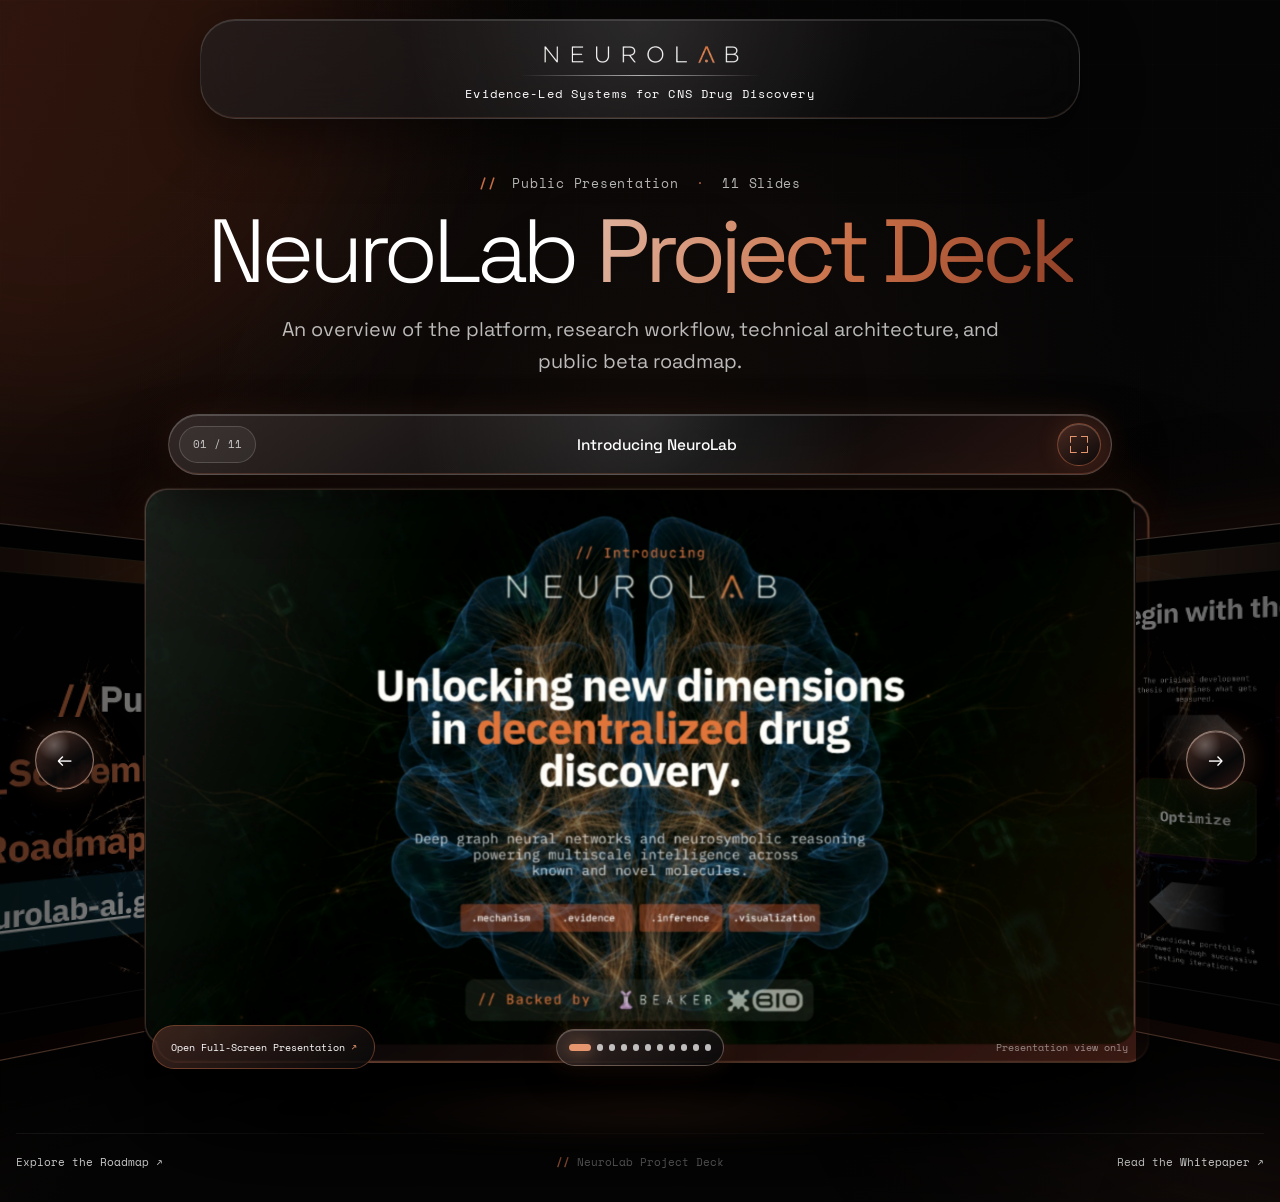
==== site/deck/index.html @ 93016863 "Add interactive public project deck" ====
<!doctype html>
<html lang="en">
  <head>
    <meta charset="utf-8">
    <meta name="viewport" content="width=device-width, initial-scale=1">
    <meta name="description" content="Explore the NeuroLab project deck in an interactive three-dimensional presentation viewer.">
    <meta name="theme-color" content="#050505">
    <meta property="og:type" content="website">
    <meta property="og:title" content="NeuroLab Project Deck">
    <meta property="og:description" content="An interactive overview of the NeuroLab platform, workflow, and public beta roadmap.">
    <meta property="og:url" content="https://neurolab-ai.github.io/roadmap/deck/">
    <meta property="og:image" content="https://neurolab-ai.github.io/roadmap/deck/slides/slide-01.webp">
    <meta name="twitter:card" content="summary_large_image">
    <link rel="canonical" href="https://neurolab-ai.github.io/roadmap/deck/">
    <link rel="icon" href="data:,">
    <link rel="preconnect" href="https://fonts.googleapis.com">
    <link rel="preconnect" href="https://fonts.gstatic.com" crossorigin>
    <link href="https://fonts.googleapis.com/css2?family=Space+Grotesk:wght@300;400;500;600&amp;family=Space+Mono:wght@400;700&amp;display=swap" rel="stylesheet">
    <link rel="preload" as="image" href="./slides/slide-01.webp" type="image/webp">
    <link rel="stylesheet" href="./deck.css">
    <title>NeuroLab Project Deck</title>
  </head>
  <body>
    <a class="skip-link" href="#deck-carousel">Skip to the presentation</a>
    <div class="ambient ambient-left" aria-hidden="true"></div>
    <div class="ambient ambient-right" aria-hidden="true"></div>

    <header class="site-header" aria-label="NeuroLab presentation header">
      <a class="wordmark" href="../" aria-label="Return to the NeuroLab roadmap">
        <img src="../assets/neurolab-wordmark.png" alt="NeuroLab">
      </a>
      <span class="header-divider" aria-hidden="true"></span>
      <p>Evidence-Led Systems for CNS Drug Discovery</p>
    </header>

    <main>
      <section class="deck-intro" aria-labelledby="page-title">
        <p class="deck-eyebrow"><span aria-hidden="true">//</span> Public Presentation <b aria-hidden="true">·</b> 11 Slides</p>
        <h1 id="page-title">NeuroLab <em>Project Deck</em></h1>
        <p class="deck-lead">
          An overview of the platform, research workflow, technical architecture, and public beta roadmap.
        </p>
      </section>

      <section class="deck-experience" id="deck-carousel" aria-labelledby="carousel-title">
        <h2 class="sr-only" id="carousel-title">Interactive project deck</h2>

        <div class="carousel-meta" aria-live="polite">
          <span class="slide-counter" id="slide-counter">01 / 11</span>
          <p id="slide-title">Introducing NeuroLab</p>
          <button class="expand-control" id="expand-control" type="button" aria-label="Open slide 1 in full-screen presentation mode">
            <span class="expand-corners" aria-hidden="true"></span>
          </button>
        </div>

        <div class="carousel-viewport">
          <div class="depth-floor" aria-hidden="true"></div>
          <button class="carousel-arrow carousel-arrow-previous" id="carousel-previous" type="button" aria-label="Show previous slide">←</button>
          <div class="carousel-stage" id="carousel-stage" tabindex="0" aria-label="NeuroLab project deck carousel"></div>
          <button class="carousel-arrow carousel-arrow-next" id="carousel-next" type="button" aria-label="Show next slide">→</button>
        </div>

        <div class="carousel-toolbar">
          <button class="open-presentation" id="open-presentation" type="button">
            Open Full-Screen Presentation <span aria-hidden="true">↗</span>
          </button>
          <div class="carousel-dots" id="carousel-dots" aria-label="Choose a slide"></div>
          <p>Presentation view only</p>
        </div>
        <p class="sr-only" id="carousel-status" aria-live="polite"></p>
      </section>
    </main>

    <footer class="site-footer">
      <a href="../">Explore the Roadmap <span aria-hidden="true">↗</span></a>
      <span><span aria-hidden="true">//</span> NeuroLab Project Deck</span>
      <a href="../../whitepaper/">Read the Whitepaper <span aria-hidden="true">↗</span></a>
    </footer>

    <dialog class="presentation-dialog" id="presentation-dialog" aria-labelledby="presentation-title">
      <div class="presentation-shell">
        <header class="presentation-header">
          <span class="presentation-counter" id="presentation-counter">01 / 11</span>
          <h2 id="presentation-title">Introducing NeuroLab</h2>
          <button class="presentation-close" id="presentation-close" type="button" aria-label="Close full-screen presentation">×</button>
        </header>

        <div class="presentation-stage" id="presentation-stage">
          <button class="presentation-arrow presentation-arrow-previous" id="presentation-previous" type="button" aria-label="Show previous slide">←</button>
          <figure class="presentation-slide">
            <img id="presentation-image" src="./slides/slide-01.webp" alt="The NeuroLab project deck cover slide." draggable="false">
          </figure>
          <button class="presentation-arrow presentation-arrow-next" id="presentation-next" type="button" aria-label="Show next slide">→</button>
        </div>

        <footer class="presentation-footer">
          <div class="presentation-progress" aria-hidden="true"><span id="presentation-progress"></span></div>
          <p>Use the arrow keys or swipe to move through the presentation. Press Escape to close.</p>
        </footer>
      </div>
    </dialog>

    <script src="./deck.js" defer></script>
  </body>
</html>
---- site/deck/deck.css ----
:root {
  color-scheme: dark;
  --background: #050505;
  --surface: rgba(22, 19, 19, 0.82);
  --surface-strong: rgba(31, 25, 23, 0.94);
  --text: #ffffff;
  --muted: rgba(255, 255, 255, 0.72);
  --subtle: rgba(255, 255, 255, 0.5);
  --hairline: rgba(255, 255, 255, 0.16);
  --accent: #c96f47;
  --accent-bright: #e6966f;
  --accent-dark: #71331f;
  --mono: "Space Mono", ui-monospace, SFMono-Regular, Consolas, monospace;
  --sans: "Space Grotesk", Inter, system-ui, sans-serif;
}

* { box-sizing: border-box; }

html {
  min-width: 320px;
  scroll-behavior: smooth;
}

body {
  min-height: 100vh;
  margin: 0;
  overflow-x: hidden;
  background:
    radial-gradient(circle at 50% 34%, rgba(71, 41, 29, 0.18), transparent 32rem),
    linear-gradient(112deg, rgba(61, 26, 16, 0.3), transparent 32%, transparent 72%, rgba(43, 19, 14, 0.16)),
    var(--background);
  color: var(--text);
  font-family: var(--sans);
  text-rendering: optimizeLegibility;
}

body::before {
  position: fixed;
  inset: 0;
  z-index: -3;
  content: "";
  background:
    linear-gradient(rgba(255, 255, 255, 0.018) 1px, transparent 1px),
    linear-gradient(90deg, rgba(255, 255, 255, 0.018) 1px, transparent 1px);
  background-size: 64px 64px;
  mask-image: linear-gradient(to bottom, rgba(0, 0, 0, 0.5), transparent 86%);
}

button, a { font: inherit; }
button { color: inherit; }

.skip-link {
  position: fixed;
  top: 1rem;
  left: 1rem;
  z-index: 100;
  padding: 0.7rem 1rem;
  border-radius: 999px;
  background: var(--text);
  color: #050505;
  transform: translateY(-180%);
}

.skip-link:focus { transform: translateY(0); }

.ambient {
  position: fixed;
  z-index: -2;
  width: 42rem;
  height: 42rem;
  border-radius: 50%;
  filter: blur(90px);
  pointer-events: none;
}

.ambient-left {
  top: -16rem;
  left: -18rem;
  background: rgba(154, 65, 34, 0.19);
}

.ambient-right {
  right: -20rem;
  bottom: -22rem;
  background: rgba(79, 49, 43, 0.13);
}

.site-header {
  display: flex;
  flex-direction: column;
  align-items: center;
  width: min(calc(100% - 2rem), 55rem);
  margin: 1.2rem auto 0;
  padding: 1rem 2rem 0.9rem;
  border: 1px solid rgba(255, 255, 255, 0.14);
  border-radius: 2.2rem;
  background:
    radial-gradient(circle at 50% 0, rgba(255, 255, 255, 0.1), transparent 52%),
    linear-gradient(145deg, rgba(36, 31, 31, 0.78), rgba(6, 6, 7, 0.78));
  box-shadow:
    inset 0 1px rgba(255, 255, 255, 0.13),
    inset 0 -1px rgba(201, 111, 71, 0.17),
    0 18px 55px rgba(0, 0, 0, 0.5);
  backdrop-filter: blur(24px) saturate(126%);
}

.wordmark img {
  display: block;
  width: clamp(10rem, 17vw, 13rem);
  height: auto;
}

.header-divider {
  width: clamp(11rem, 20vw, 15rem);
  height: 1px;
  margin: 0.55rem 0 0.5rem;
  background: linear-gradient(90deg, transparent, rgba(255, 255, 255, 0.64), transparent);
}

.site-header p {
  margin: 0;
  font-family: var(--mono);
  font-size: clamp(0.62rem, 1vw, 0.78rem);
  letter-spacing: 0.09em;
}

main {
  width: min(100% - 2rem, 100rem);
  margin: 0 auto;
}

.deck-intro {
  max-width: 58rem;
  margin: clamp(2.5rem, 6vh, 5rem) auto clamp(1.8rem, 4vh, 3rem);
  text-align: center;
}

.deck-eyebrow {
  margin: 0 0 1rem;
  color: var(--muted);
  font-family: var(--mono);
  font-size: clamp(0.7rem, 1.1vw, 0.84rem);
  letter-spacing: 0.055em;
}

.deck-eyebrow span {
  margin-right: 0.45rem;
  color: var(--accent);
  font-weight: 700;
}

.deck-eyebrow b {
  padding: 0 0.55rem;
  color: var(--accent);
  font-weight: 400;
}

h1 {
  margin: 0;
  font-size: clamp(3.2rem, 7vw, 6.8rem);
  font-weight: 300;
  letter-spacing: -0.065em;
  line-height: 0.94;
}

h1 em {
  display: inline-block;
  margin-left: 0.06em;
  background: linear-gradient(105deg, #dfb29d, var(--accent) 54%, #8f3f27);
  -webkit-background-clip: text;
  background-clip: text;
  color: transparent;
  font-style: normal;
  font-weight: 400;
}

.deck-lead {
  max-width: 47rem;
  margin: 1.35rem auto 0;
  color: var(--muted);
  font-size: clamp(1rem, 1.65vw, 1.24rem);
  line-height: 1.6;
}

.deck-experience {
  position: relative;
  width: min(100%, 94rem);
  margin: 0 auto 4rem;
}

.carousel-meta {
  position: relative;
  z-index: 12;
  display: grid;
  grid-template-columns: auto minmax(0, 1fr) auto;
  align-items: center;
  gap: 1rem;
  width: min(calc(100% - 4rem), 59rem);
  min-height: 3.8rem;
  margin: 0 auto -1rem;
  padding: 0.5rem 0.65rem;
  border: 1px solid rgba(255, 255, 255, 0.2);
  border-radius: 999px;
  background:
    radial-gradient(circle at 50% 0, rgba(255, 255, 255, 0.12), transparent 48%),
    linear-gradient(145deg, rgba(52, 43, 41, 0.92), rgba(7, 8, 9, 0.89) 58%, rgba(50, 25, 20, 0.86));
  box-shadow:
    inset 0 1px rgba(255, 255, 255, 0.19),
    inset 0 -1px rgba(201, 111, 71, 0.23),
    0 22px 52px rgba(0, 0, 0, 0.66),
    0 0 32px rgba(201, 111, 71, 0.13);
  backdrop-filter: blur(26px) saturate(134%);
}

.slide-counter {
  min-width: 4.35rem;
  padding: 0.62rem 0.8rem;
  border: 1px solid var(--hairline);
  border-radius: 999px;
  background: rgba(255, 255, 255, 0.055);
  color: var(--muted);
  font-family: var(--mono);
  font-size: 0.66rem;
  text-align: center;
}

.carousel-meta p {
  margin: 0;
  overflow: hidden;
  color: var(--text);
  font-size: clamp(0.78rem, 1.2vw, 1rem);
  font-weight: 500;
  text-align: center;
  text-overflow: ellipsis;
  white-space: nowrap;
}

.expand-control,
.presentation-close {
  display: grid;
  place-items: center;
  width: 2.7rem;
  height: 2.7rem;
  border: 1px solid rgba(201, 111, 71, 0.5);
  border-radius: 50%;
  background: linear-gradient(145deg, rgba(80, 45, 35, 0.9), rgba(8, 8, 9, 0.94));
  box-shadow: inset 0 1px rgba(255, 255, 255, 0.18), 0 0 22px rgba(201, 111, 71, 0.16);
  cursor: pointer;
}

.expand-corners {
  position: relative;
  width: 1.1rem;
  height: 1.1rem;
  background:
    linear-gradient(var(--accent-bright), var(--accent-bright)) left top / 0.42rem 1px no-repeat,
    linear-gradient(var(--accent-bright), var(--accent-bright)) left top / 1px 0.42rem no-repeat,
    linear-gradient(var(--accent-bright), var(--accent-bright)) right top / 0.42rem 1px no-repeat,
    linear-gradient(var(--accent-bright), var(--accent-bright)) right top / 1px 0.42rem no-repeat,
    linear-gradient(var(--accent-bright), var(--accent-bright)) left bottom / 0.42rem 1px no-repeat,
    linear-gradient(var(--accent-bright), var(--accent-bright)) left bottom / 1px 0.42rem no-repeat,
    linear-gradient(var(--accent-bright), var(--accent-bright)) right bottom / 0.42rem 1px no-repeat,
    linear-gradient(var(--accent-bright), var(--accent-bright)) right bottom / 1px 0.42rem no-repeat;
}

.carousel-viewport {
  position: relative;
  height: clamp(26rem, 47vw, 43rem);
  overflow: visible;
  perspective: 1150px;
  perspective-origin: 50% 43%;
  isolation: isolate;
}

.carousel-viewport::before {
  position: absolute;
  inset: 7% 6% 4%;
  z-index: -1;
  border-radius: 50%;
  background:
    radial-gradient(ellipse at 50% 40%, rgba(201, 111, 71, 0.24), transparent 44%),
    radial-gradient(ellipse at 50% 66%, rgba(85, 111, 134, 0.12), transparent 58%);
  content: "";
  filter: blur(40px);
}

.carousel-stage {
  position: absolute;
  inset: 0;
  transform-style: preserve-3d;
}

.depth-floor {
  position: absolute;
  right: 12%;
  bottom: 5%;
  left: 12%;
  z-index: -1;
  height: 25%;
  border-radius: 50%;
  background: radial-gradient(ellipse, rgba(201, 111, 71, 0.4), rgba(0, 0, 0, 0.74) 48%, transparent 74%);
  filter: blur(25px);
  transform: rotateX(76deg) translateZ(-170px);
}

.deck-card {
  position: absolute;
  top: 50%;
  left: 50%;
  width: min(66%, 64rem);
  aspect-ratio: 16 / 9;
  padding: 0;
  overflow: visible;
  border: 1px solid rgba(229, 189, 169, 0.44);
  border-radius: 1.15rem;
  background: #080808;
  box-shadow:
    0 3.8rem 8rem rgba(0, 0, 0, 0.95),
    0 0 4rem rgba(201, 111, 71, 0.22),
    inset 0 1px rgba(255, 255, 255, 0.2);
  cursor: pointer;
  transform-style: preserve-3d;
  transition:
    transform 720ms cubic-bezier(0.18, 0.82, 0.22, 1),
    opacity 420ms ease,
    filter 420ms ease,
    border-color 240ms ease;
  will-change: transform, opacity;
}

.deck-card::before {
  position: absolute;
  inset: 0.5rem -0.8rem -0.9rem 0.5rem;
  z-index: -1;
  border: 1px solid rgba(222, 153, 117, 0.43);
  border-radius: inherit;
  background: linear-gradient(145deg, rgba(110, 63, 47, 0.96), rgba(8, 9, 10, 0.99) 46%, rgba(56, 28, 22, 0.98));
  box-shadow: 0 2.6rem 5rem rgba(0, 0, 0, 0.82), inset 0 1px rgba(255, 255, 255, 0.17);
  content: "";
  transform: translateZ(-24px);
}

.deck-card::after {
  position: absolute;
  inset: 0;
  z-index: 2;
  border-radius: inherit;
  background: linear-gradient(115deg, rgba(255, 255, 255, 0.11), transparent 29%, transparent 68%, rgba(201, 111, 71, 0.12));
  content: "";
  pointer-events: none;
}

.deck-card img {
  display: block;
  width: 100%;
  height: 100%;
  border-radius: inherit;
  object-fit: cover;
  pointer-events: none;
  user-select: none;
}

.deck-card[data-position="active"] {
  z-index: 7;
  opacity: 1;
  filter: brightness(1.08) contrast(1.04) saturate(1.07);
  transform: translate(-50%, -50%) translate3d(0, 0, 170px) scale(1.025);
}

.deck-card[data-position="previous"] {
  z-index: 4;
  opacity: 0.9;
  filter: brightness(0.67) contrast(1.08) saturate(0.82);
  transform: translate(-50%, -50%) translate3d(-69%, 0.6rem, -115px) rotateY(47deg) scale(0.88);
  transform-origin: 100% 50%;
}

.deck-card[data-position="next"] {
  z-index: 4;
  opacity: 0.92;
  filter: brightness(0.7) contrast(1.08) saturate(0.84);
  transform: translate(-50%, -50%) translate3d(69%, 0.6rem, -115px) rotateY(-47deg) scale(0.88);
  transform-origin: 0 50%;
}

.deck-card[data-position="previous"]::after {
  background: linear-gradient(90deg, rgba(0, 0, 0, 0.6), rgba(0, 0, 0, 0.08) 60%, rgba(201, 111, 71, 0.16));
}

.deck-card[data-position="next"]::after {
  background: linear-gradient(270deg, rgba(0, 0, 0, 0.6), rgba(0, 0, 0, 0.08) 60%, rgba(201, 111, 71, 0.16));
}

.deck-card[data-position="far"] {
  z-index: 0;
  opacity: 0;
  pointer-events: none;
  transform: translate(-50%, -50%) translate3d(0, 1rem, -280px) scale(0.68);
}

.deck-card:focus-visible,
.carousel-arrow:focus-visible,
.expand-control:focus-visible,
.open-presentation:focus-visible,
.carousel-dot:focus-visible,
.presentation-close:focus-visible,
.presentation-arrow:focus-visible,
.site-footer a:focus-visible {
  outline: 2px solid var(--accent-bright);
  outline-offset: 4px;
}

.carousel-arrow,
.presentation-arrow {
  position: absolute;
  top: 50%;
  z-index: 15;
  display: grid;
  place-items: center;
  width: 3.7rem;
  height: 3.7rem;
  border: 1px solid rgba(232, 194, 176, 0.56);
  border-radius: 50%;
  background:
    radial-gradient(circle at 32% 24%, rgba(255, 255, 255, 0.26), transparent 28%),
    linear-gradient(145deg, rgba(82, 50, 40, 0.97), rgba(8, 8, 9, 0.96) 62%, rgba(48, 24, 20, 0.96));
  box-shadow:
    inset 0 1px rgba(255, 255, 255, 0.3),
    inset 0 -1px rgba(201, 111, 71, 0.34),
    0 22px 48px rgba(0, 0, 0, 0.76),
    0 0 30px rgba(201, 111, 71, 0.3);
  font-size: 1.2rem;
  cursor: pointer;
  transform: translateY(-50%);
  transition: transform 180ms ease, border-color 180ms ease, box-shadow 180ms ease;
}

.carousel-arrow:hover,
.presentation-arrow:hover {
  border-color: rgba(255, 222, 207, 0.88);
  box-shadow: inset 0 1px rgba(255, 255, 255, 0.36), 0 22px 50px rgba(0, 0, 0, 0.8), 0 0 38px rgba(201, 111, 71, 0.42);
}

.carousel-arrow-previous { left: 1.2rem; }
.carousel-arrow-next { right: 1.2rem; }

.carousel-toolbar {
  position: relative;
  z-index: 12;
  display: grid;
  grid-template-columns: 1fr auto 1fr;
  align-items: center;
  gap: 1rem;
  width: min(calc(100% - 4rem), 61rem);
  margin: -2.2rem auto 0;
}

.open-presentation {
  justify-self: start;
  min-height: 2.75rem;
  padding: 0.6rem 1.1rem;
  border: 1px solid rgba(201, 111, 71, 0.4);
  border-radius: 999px;
  background: linear-gradient(145deg, rgba(72, 43, 35, 0.8), rgba(8, 8, 9, 0.88));
  color: var(--text);
  font-family: var(--mono);
  font-size: 0.65rem;
  cursor: pointer;
}

.open-presentation span { color: var(--accent-bright); }

.carousel-dots {
  display: flex;
  align-items: center;
  justify-content: center;
  gap: 0.35rem;
  min-height: 2.35rem;
  padding: 0.42rem 0.75rem;
  border: 1px solid rgba(232, 194, 176, 0.34);
  border-radius: 999px;
  background: linear-gradient(145deg, rgba(55, 43, 40, 0.9), rgba(8, 8, 9, 0.88));
  box-shadow: inset 0 1px rgba(255, 255, 255, 0.18), 0 12px 30px rgba(0, 0, 0, 0.58), 0 0 24px rgba(201, 111, 71, 0.21);
}

.carousel-dot {
  width: 0.4rem;
  height: 0.4rem;
  padding: 0;
  border: 0;
  border-radius: 999px;
  background: rgba(255, 255, 255, 0.72);
  cursor: pointer;
  transition: width 260ms ease, background 260ms ease, box-shadow 260ms ease;
}

.carousel-dot[aria-current="true"] {
  width: 1.4rem;
  background: var(--accent-bright);
  box-shadow: 0 0 18px rgba(230, 150, 111, 0.72);
}

.carousel-toolbar > p {
  justify-self: end;
  margin: 0;
  color: var(--subtle);
  font-family: var(--mono);
  font-size: 0.62rem;
}

.site-footer {
  display: grid;
  grid-template-columns: 1fr auto 1fr;
  align-items: center;
  gap: 1rem;
  width: min(calc(100% - 2rem), 92rem);
  margin: 0 auto;
  padding: 1.2rem 0 2rem;
  border-top: 1px solid rgba(255, 255, 255, 0.1);
  color: var(--subtle);
  font-family: var(--mono);
  font-size: 0.68rem;
}

.site-footer a { color: var(--text); text-decoration: none; }
.site-footer a:last-child { justify-self: end; }
.site-footer span span { color: var(--accent); font-weight: 700; }

.presentation-dialog {
  width: 100vw;
  max-width: none;
  height: 100dvh;
  max-height: none;
  margin: 0;
  padding: 0;
  overflow: hidden;
  border: 0;
  background: rgba(2, 2, 3, 0.96);
  color: var(--text);
}

.presentation-dialog::backdrop {
  background: rgba(0, 0, 0, 0.92);
  backdrop-filter: blur(18px);
}

.presentation-shell {
  display: grid;
  grid-template-rows: auto minmax(0, 1fr) auto;
  width: 100%;
  height: 100%;
  background:
    radial-gradient(circle at 50% 45%, rgba(201, 111, 71, 0.11), transparent 40rem),
    #030303;
}

.presentation-header {
  display: grid;
  grid-template-columns: 5rem minmax(0, 1fr) 5rem;
  align-items: center;
  min-height: 5rem;
  padding: 0.75rem clamp(1rem, 3vw, 2.5rem);
  border-bottom: 1px solid rgba(255, 255, 255, 0.13);
  background: rgba(8, 8, 9, 0.86);
  backdrop-filter: blur(22px);
}

.presentation-counter {
  color: var(--muted);
  font-family: var(--mono);
  font-size: 0.72rem;
}

.presentation-header h2 {
  margin: 0;
  overflow: hidden;
  font-family: var(--mono);
  font-size: clamp(0.8rem, 1.5vw, 1.05rem);
  font-weight: 400;
  letter-spacing: 0.045em;
  text-align: center;
  text-overflow: ellipsis;
  white-space: nowrap;
}

.presentation-close {
  justify-self: end;
  color: var(--text);
  font-size: 1.4rem;
}

.presentation-stage {
  position: relative;
  display: grid;
  place-items: center;
  min-height: 0;
  padding: clamp(1rem, 2vw, 2rem) clamp(4.5rem, 7vw, 8rem);
  overflow: hidden;
  touch-action: pan-y;
}

.presentation-slide {
  display: grid;
  place-items: center;
  width: 100%;
  height: 100%;
  margin: 0;
}

.presentation-slide img {
  display: block;
  max-width: 100%;
  max-height: 100%;
  border: 1px solid rgba(255, 255, 255, 0.18);
  border-radius: 0.75rem;
  box-shadow: 0 2.8rem 7rem rgba(0, 0, 0, 0.9), 0 0 3.2rem rgba(201, 111, 71, 0.16);
  object-fit: contain;
  user-select: none;
}

.presentation-arrow-previous { left: clamp(0.75rem, 2vw, 2rem); }
.presentation-arrow-next { right: clamp(0.75rem, 2vw, 2rem); }

.presentation-footer {
  display: grid;
  gap: 0.7rem;
  min-height: 4.5rem;
  padding: 0.8rem 1.5rem 1rem;
  border-top: 1px solid rgba(255, 255, 255, 0.13);
  background: rgba(8, 8, 9, 0.9);
  text-align: center;
}

.presentation-progress {
  width: min(22rem, 72vw);
  height: 2px;
  margin: 0 auto;
  overflow: hidden;
  border-radius: 999px;
  background: rgba(255, 255, 255, 0.14);
}

.presentation-progress span {
  display: block;
  width: calc(100% / 11);
  height: 100%;
  border-radius: inherit;
  background: linear-gradient(90deg, var(--accent), var(--accent-bright));
  box-shadow: 0 0 15px rgba(230, 150, 111, 0.6);
  transform-origin: left;
  transition: width 360ms cubic-bezier(0.18, 0.82, 0.22, 1);
}

.presentation-footer p {
  margin: 0;
  color: var(--subtle);
  font-size: 0.72rem;
}

.sr-only {
  position: absolute !important;
  width: 1px !important;
  height: 1px !important;
  padding: 0 !important;
  margin: -1px !important;
  overflow: hidden !important;
  clip: rect(0, 0, 0, 0) !important;
  white-space: nowrap !important;
  border: 0 !important;
}

@media (min-width: 1600px) {
  .deck-experience { width: min(100%, 100rem); }
  .deck-card { width: min(64%, 65rem); }
  .deck-card[data-position="previous"] { transform: translate(-50%, -50%) translate3d(-72%, 0.7rem, -130px) rotateY(50deg) scale(0.9); }
  .deck-card[data-position="next"] { transform: translate(-50%, -50%) translate3d(72%, 0.7rem, -130px) rotateY(-50deg) scale(0.9); }
}

@media (max-width: 900px) {
  main { width: min(100% - 1rem, 62rem); }
  .deck-intro { margin-top: 2.6rem; }
  h1 em { display: block; margin: 0.08em 0 0; }
  .carousel-meta { width: calc(100% - 1rem); }
  .carousel-viewport { height: clamp(22rem, 63vw, 34rem); perspective: 900px; }
  .deck-card { width: 78%; }
  .deck-card[data-position="active"] { transform: translate(-50%, -50%) translate3d(0, 0, 110px) scale(1); }
  .deck-card[data-position="previous"] { transform: translate(-50%, -50%) translate3d(-58%, 0.4rem, -120px) rotateY(43deg) scale(0.84); }
  .deck-card[data-position="next"] { transform: translate(-50%, -50%) translate3d(58%, 0.4rem, -120px) rotateY(-43deg) scale(0.84); }
  .carousel-toolbar { width: calc(100% - 2rem); }
}

@media (max-width: 650px) {
  .site-header { padding-inline: 1rem; border-radius: 1.65rem; }
  .site-header p { font-size: 0.56rem; letter-spacing: 0.055em; text-align: center; }
  .deck-intro { margin-bottom: 1.2rem; }
  h1 { font-size: clamp(3.2rem, 15vw, 4.5rem); }
  .deck-lead { padding-inline: 0.75rem; font-size: 0.94rem; }
  .carousel-meta { grid-template-columns: auto minmax(0, 1fr) auto; gap: 0.45rem; min-height: 3.35rem; padding: 0.42rem; border-radius: 1rem; }
  .slide-counter { min-width: 2.5rem; padding-inline: 0.4rem; font-size: 0.53rem; }
  .carousel-meta p { font-size: 0.68rem; }
  .expand-control { width: 2.35rem; height: 2.35rem; }
  .carousel-viewport { height: 19rem; perspective: 700px; }
  .deck-card { width: 86%; border-radius: 0.75rem; }
  .deck-card[data-position="active"] { transform: translate(-50%, -50%) translate3d(0, 0, 70px) scale(0.96); }
  .deck-card[data-position="previous"] { opacity: 0.42; transform: translate(-50%, -50%) translate3d(-45%, 0, -120px) rotateY(36deg) scale(0.78); }
  .deck-card[data-position="next"] { opacity: 0.42; transform: translate(-50%, -50%) translate3d(45%, 0, -120px) rotateY(-36deg) scale(0.78); }
  .carousel-arrow { width: 2.6rem; height: 2.6rem; font-size: 0.95rem; }
  .carousel-arrow-previous { left: -0.15rem; }
  .carousel-arrow-next { right: -0.15rem; }
  .carousel-toolbar { grid-template-columns: 1fr auto; width: calc(100% - 1rem); margin-top: -1.2rem; }
  .open-presentation { min-height: 2.4rem; font-size: 0.58rem; }
  .carousel-toolbar > p { display: none; }
  .carousel-dots { padding-inline: 0.6rem; }
  .carousel-dot { width: 0.32rem; height: 0.32rem; }
  .carousel-dot[aria-current="true"] { width: 1rem; }
  .site-footer { grid-template-columns: 1fr 1fr; font-size: 0.58rem; }
  .site-footer > span { display: none; }
  .presentation-header { grid-template-columns: 3rem minmax(0, 1fr) 3rem; min-height: 4.2rem; padding-inline: 0.75rem; }
  .presentation-counter { font-size: 0.58rem; }
  .presentation-stage { padding: 1rem 0.5rem; }
  .presentation-arrow { top: auto; bottom: 1rem; width: 3rem; height: 3rem; }
  .presentation-arrow-previous { left: 1rem; }
  .presentation-arrow-next { right: 1rem; }
  .presentation-footer { min-height: 5rem; padding-bottom: 0.8rem; }
  .presentation-footer p { padding-inline: 4.5rem; font-size: 0.59rem; }
}

@media (prefers-reduced-motion: reduce) {
  html { scroll-behavior: auto; }
  *, *::before, *::after {
    scroll-behavior: auto !important;
    animation-duration: 0.01ms !important;
    transition-duration: 0.01ms !important;
  }
}
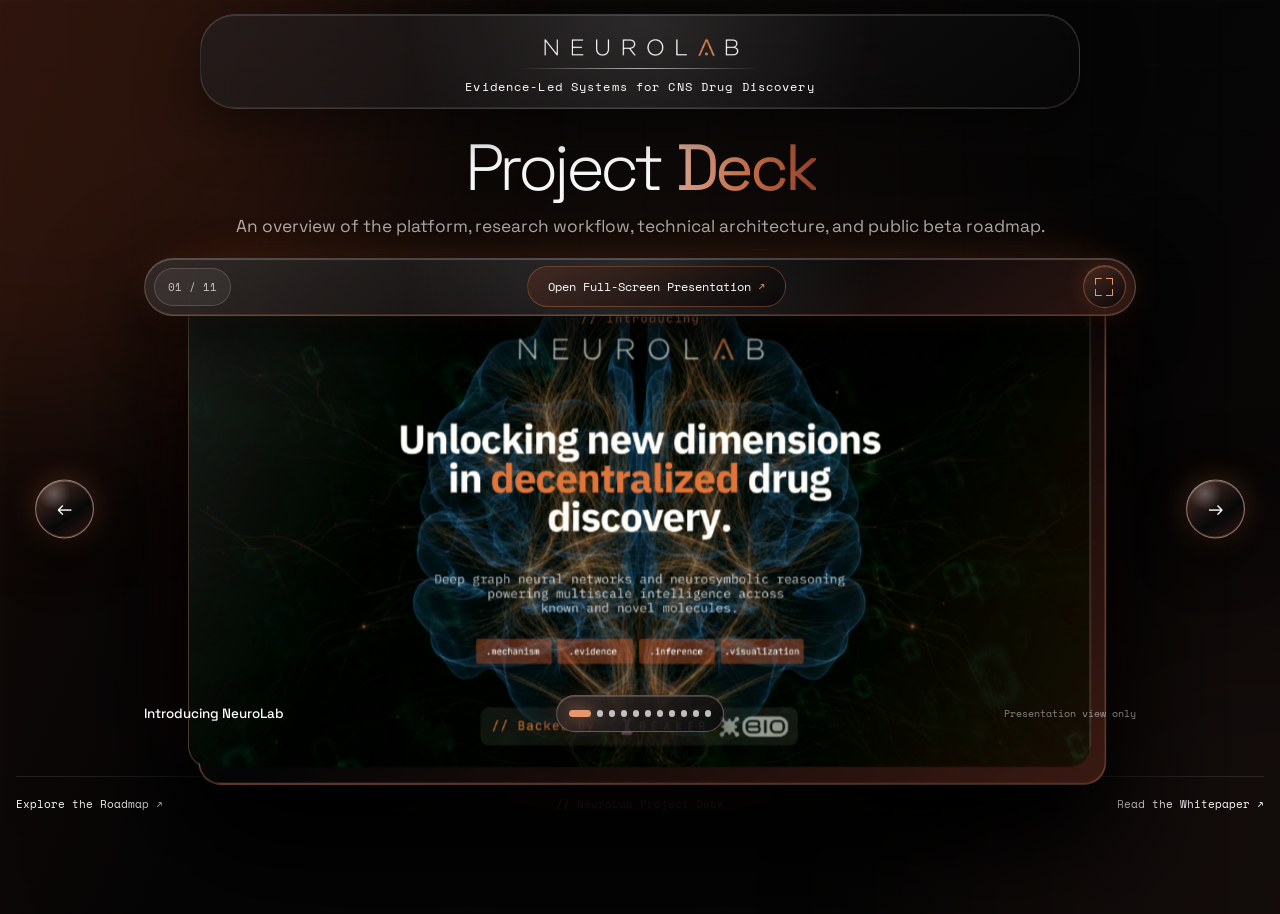
==== commit 10f6bc8f: "Refine project deck layout" ====
--- a/site/deck/index.html
+++ b/site/deck/index.html
@@ -35,8 +35,7 @@
 
     <main>
       <section class="deck-intro" aria-labelledby="page-title">
-        <p class="deck-eyebrow"><span aria-hidden="true">//</span> Public Presentation <b aria-hidden="true">·</b> 11 Slides</p>
-        <h1 id="page-title">NeuroLab <em>Project Deck</em></h1>
+        <h1 id="page-title">Project <em>Deck</em></h1>
         <p class="deck-lead">
           An overview of the platform, research workflow, technical architecture, and public beta roadmap.
         </p>
@@ -47,7 +46,9 @@
 
         <div class="carousel-meta" aria-live="polite">
           <span class="slide-counter" id="slide-counter">01 / 11</span>
-          <p id="slide-title">Introducing NeuroLab</p>
+          <button class="open-presentation" id="open-presentation" type="button">
+            Open Full-Screen Presentation <span aria-hidden="true">↗</span>
+          </button>
           <button class="expand-control" id="expand-control" type="button" aria-label="Open slide 1 in full-screen presentation mode">
             <span class="expand-corners" aria-hidden="true"></span>
           </button>
@@ -61,9 +62,7 @@
         </div>
 
         <div class="carousel-toolbar">
-          <button class="open-presentation" id="open-presentation" type="button">
-            Open Full-Screen Presentation <span aria-hidden="true">↗</span>
-          </button>
+          <p class="carousel-caption" id="slide-title">Introducing NeuroLab</p>
           <div class="carousel-dots" id="carousel-dots" aria-label="Choose a slide"></div>
           <p>Presentation view only</p>
         </div>
--- a/site/deck/deck.css
+++ b/site/deck/deck.css
@@ -90,8 +90,8 @@
   flex-direction: column;
   align-items: center;
   width: min(calc(100% - 2rem), 55rem);
-  margin: 1.2rem auto 0;
-  padding: 1rem 2rem 0.9rem;
+  margin: 0.9rem auto 0;
+  padding: 0.85rem 2rem 0.78rem;
   border: 1px solid rgba(255, 255, 255, 0.14);
   border-radius: 2.2rem;
   background:
@@ -130,37 +130,17 @@
 }
 
 .deck-intro {
-  max-width: 58rem;
-  margin: clamp(2.5rem, 6vh, 5rem) auto clamp(1.8rem, 4vh, 3rem);
+  max-width: 64rem;
+  margin: clamp(1.35rem, 3vh, 2.4rem) auto clamp(1rem, 2vh, 1.5rem);
   text-align: center;
 }
 
-.deck-eyebrow {
-  margin: 0 0 1rem;
-  color: var(--muted);
-  font-family: var(--mono);
-  font-size: clamp(0.7rem, 1.1vw, 0.84rem);
-  letter-spacing: 0.055em;
-}
-
-.deck-eyebrow span {
-  margin-right: 0.45rem;
-  color: var(--accent);
-  font-weight: 700;
-}
-
-.deck-eyebrow b {
-  padding: 0 0.55rem;
-  color: var(--accent);
-  font-weight: 400;
-}
-
 h1 {
   margin: 0;
-  font-size: clamp(3.2rem, 7vw, 6.8rem);
+  font-size: clamp(3rem, 5.1vw, 5.4rem);
   font-weight: 300;
   letter-spacing: -0.065em;
-  line-height: 0.94;
+  line-height: 0.98;
 }
 
 h1 em {
@@ -175,17 +155,17 @@
 }
 
 .deck-lead {
-  max-width: 47rem;
-  margin: 1.35rem auto 0;
+  max-width: 55rem;
+  margin: 0.85rem auto 0;
   color: var(--muted);
-  font-size: clamp(1rem, 1.65vw, 1.24rem);
-  line-height: 1.6;
+  font-size: clamp(0.95rem, 1.35vw, 1.12rem);
+  line-height: 1.48;
 }
 
 .deck-experience {
   position: relative;
   width: min(100%, 94rem);
-  margin: 0 auto 4rem;
+  margin: 0 auto 2.75rem;
 }
 
 .carousel-meta {
@@ -195,10 +175,10 @@
   grid-template-columns: auto minmax(0, 1fr) auto;
   align-items: center;
   gap: 1rem;
-  width: min(calc(100% - 4rem), 59rem);
-  min-height: 3.8rem;
-  margin: 0 auto -1rem;
-  padding: 0.5rem 0.65rem;
+  width: min(calc(100% - 4rem), 62rem);
+  min-height: 3.55rem;
+  margin: 0 auto -0.35rem;
+  padding: 0.42rem 0.58rem;
   border: 1px solid rgba(255, 255, 255, 0.2);
   border-radius: 999px;
   background:
@@ -222,17 +202,6 @@
   font-family: var(--mono);
   font-size: 0.66rem;
   text-align: center;
-}
-
-.carousel-meta p {
-  margin: 0;
-  overflow: hidden;
-  color: var(--text);
-  font-size: clamp(0.78rem, 1.2vw, 1rem);
-  font-weight: 500;
-  text-align: center;
-  text-overflow: ellipsis;
-  white-space: nowrap;
 }
 
 .expand-control,
@@ -265,7 +234,7 @@
 
 .carousel-viewport {
   position: relative;
-  height: clamp(26rem, 47vw, 43rem);
+  height: clamp(22rem, 31vw, 32rem);
   overflow: visible;
   perspective: 1150px;
   perspective-origin: 50% 43%;
@@ -307,7 +276,7 @@
   position: absolute;
   top: 50%;
   left: 50%;
-  width: min(66%, 64rem);
+  width: min(61%, 58rem);
   aspect-ratio: 16 / 9;
   padding: 0;
   overflow: visible;
@@ -364,14 +333,14 @@
   z-index: 7;
   opacity: 1;
   filter: brightness(1.08) contrast(1.04) saturate(1.07);
-  transform: translate(-50%, -50%) translate3d(0, 0, 170px) scale(1.025);
+  transform: translate(-50%, -50%) translate3d(0, 0, 170px) scale(1.012);
 }
 
 .deck-card[data-position="previous"] {
   z-index: 4;
   opacity: 0.9;
   filter: brightness(0.67) contrast(1.08) saturate(0.82);
-  transform: translate(-50%, -50%) translate3d(-69%, 0.6rem, -115px) rotateY(47deg) scale(0.88);
+  transform: translate(-50%, -50%) translate3d(-69%, 0.6rem, -115px) rotateY(-47deg) scale(0.88);
   transform-origin: 100% 50%;
 }
 
@@ -379,7 +348,7 @@
   z-index: 4;
   opacity: 0.92;
   filter: brightness(0.7) contrast(1.08) saturate(0.84);
-  transform: translate(-50%, -50%) translate3d(69%, 0.6rem, -115px) rotateY(-47deg) scale(0.88);
+  transform: translate(-50%, -50%) translate3d(69%, 0.6rem, -115px) rotateY(47deg) scale(0.88);
   transform-origin: 0 50%;
 }
 
@@ -451,20 +420,20 @@
   grid-template-columns: 1fr auto 1fr;
   align-items: center;
   gap: 1rem;
-  width: min(calc(100% - 4rem), 61rem);
-  margin: -2.2rem auto 0;
+  width: min(calc(100% - 4rem), 62rem);
+  margin: -0.8rem auto 0;
 }
 
 .open-presentation {
-  justify-self: start;
-  min-height: 2.75rem;
-  padding: 0.6rem 1.1rem;
+  justify-self: center;
+  min-height: 2.55rem;
+  padding: 0.55rem 1.25rem;
   border: 1px solid rgba(201, 111, 71, 0.4);
   border-radius: 999px;
   background: linear-gradient(145deg, rgba(72, 43, 35, 0.8), rgba(8, 8, 9, 0.88));
   color: var(--text);
   font-family: var(--mono);
-  font-size: 0.65rem;
+  font-size: clamp(0.62rem, 0.9vw, 0.72rem);
   cursor: pointer;
 }
 
@@ -500,7 +469,18 @@
   box-shadow: 0 0 18px rgba(230, 150, 111, 0.72);
 }
 
-.carousel-toolbar > p {
+.carousel-caption {
+  justify-self: start;
+  margin: 0;
+  overflow: hidden;
+  color: var(--text);
+  font-size: clamp(0.78rem, 1.05vw, 0.94rem);
+  font-weight: 500;
+  text-overflow: ellipsis;
+  white-space: nowrap;
+}
+
+.carousel-toolbar > p:last-child {
   justify-self: end;
   margin: 0;
   color: var(--subtle);
@@ -671,21 +651,20 @@
 
 @media (min-width: 1600px) {
   .deck-experience { width: min(100%, 100rem); }
-  .deck-card { width: min(64%, 65rem); }
-  .deck-card[data-position="previous"] { transform: translate(-50%, -50%) translate3d(-72%, 0.7rem, -130px) rotateY(50deg) scale(0.9); }
-  .deck-card[data-position="next"] { transform: translate(-50%, -50%) translate3d(72%, 0.7rem, -130px) rotateY(-50deg) scale(0.9); }
+  .deck-card { width: min(61%, 59rem); }
+  .deck-card[data-position="previous"] { transform: translate(-50%, -50%) translate3d(-72%, 0.7rem, -130px) rotateY(-50deg) scale(0.9); }
+  .deck-card[data-position="next"] { transform: translate(-50%, -50%) translate3d(72%, 0.7rem, -130px) rotateY(50deg) scale(0.9); }
 }
 
 @media (max-width: 900px) {
   main { width: min(100% - 1rem, 62rem); }
-  .deck-intro { margin-top: 2.6rem; }
-  h1 em { display: block; margin: 0.08em 0 0; }
+  .deck-intro { margin-top: 1.8rem; }
   .carousel-meta { width: calc(100% - 1rem); }
   .carousel-viewport { height: clamp(22rem, 63vw, 34rem); perspective: 900px; }
   .deck-card { width: 78%; }
   .deck-card[data-position="active"] { transform: translate(-50%, -50%) translate3d(0, 0, 110px) scale(1); }
-  .deck-card[data-position="previous"] { transform: translate(-50%, -50%) translate3d(-58%, 0.4rem, -120px) rotateY(43deg) scale(0.84); }
-  .deck-card[data-position="next"] { transform: translate(-50%, -50%) translate3d(58%, 0.4rem, -120px) rotateY(-43deg) scale(0.84); }
+  .deck-card[data-position="previous"] { transform: translate(-50%, -50%) translate3d(-58%, 0.4rem, -120px) rotateY(-43deg) scale(0.84); }
+  .deck-card[data-position="next"] { transform: translate(-50%, -50%) translate3d(58%, 0.4rem, -120px) rotateY(43deg) scale(0.84); }
   .carousel-toolbar { width: calc(100% - 2rem); }
 }
 
@@ -693,23 +672,22 @@
   .site-header { padding-inline: 1rem; border-radius: 1.65rem; }
   .site-header p { font-size: 0.56rem; letter-spacing: 0.055em; text-align: center; }
   .deck-intro { margin-bottom: 1.2rem; }
-  h1 { font-size: clamp(3.2rem, 15vw, 4.5rem); }
+  h1 { font-size: clamp(2.75rem, 13.5vw, 4.25rem); }
   .deck-lead { padding-inline: 0.75rem; font-size: 0.94rem; }
   .carousel-meta { grid-template-columns: auto minmax(0, 1fr) auto; gap: 0.45rem; min-height: 3.35rem; padding: 0.42rem; border-radius: 1rem; }
   .slide-counter { min-width: 2.5rem; padding-inline: 0.4rem; font-size: 0.53rem; }
-  .carousel-meta p { font-size: 0.68rem; }
+  .open-presentation { min-height: 2.35rem; padding-inline: 0.65rem; font-size: 0.54rem; }
   .expand-control { width: 2.35rem; height: 2.35rem; }
   .carousel-viewport { height: 19rem; perspective: 700px; }
   .deck-card { width: 86%; border-radius: 0.75rem; }
   .deck-card[data-position="active"] { transform: translate(-50%, -50%) translate3d(0, 0, 70px) scale(0.96); }
-  .deck-card[data-position="previous"] { opacity: 0.42; transform: translate(-50%, -50%) translate3d(-45%, 0, -120px) rotateY(36deg) scale(0.78); }
-  .deck-card[data-position="next"] { opacity: 0.42; transform: translate(-50%, -50%) translate3d(45%, 0, -120px) rotateY(-36deg) scale(0.78); }
+  .deck-card[data-position="previous"] { opacity: 0.42; transform: translate(-50%, -50%) translate3d(-45%, 0, -120px) rotateY(-36deg) scale(0.78); }
+  .deck-card[data-position="next"] { opacity: 0.42; transform: translate(-50%, -50%) translate3d(45%, 0, -120px) rotateY(36deg) scale(0.78); }
   .carousel-arrow { width: 2.6rem; height: 2.6rem; font-size: 0.95rem; }
   .carousel-arrow-previous { left: -0.15rem; }
   .carousel-arrow-next { right: -0.15rem; }
-  .carousel-toolbar { grid-template-columns: 1fr auto; width: calc(100% - 1rem); margin-top: -1.2rem; }
-  .open-presentation { min-height: 2.4rem; font-size: 0.58rem; }
-  .carousel-toolbar > p { display: none; }
+  .carousel-toolbar { grid-template-columns: minmax(0, 1fr) auto; width: calc(100% - 1rem); margin-top: -0.6rem; }
+  .carousel-toolbar > p:last-child { display: none; }
   .carousel-dots { padding-inline: 0.6rem; }
   .carousel-dot { width: 0.32rem; height: 0.32rem; }
   .carousel-dot[aria-current="true"] { width: 1rem; }
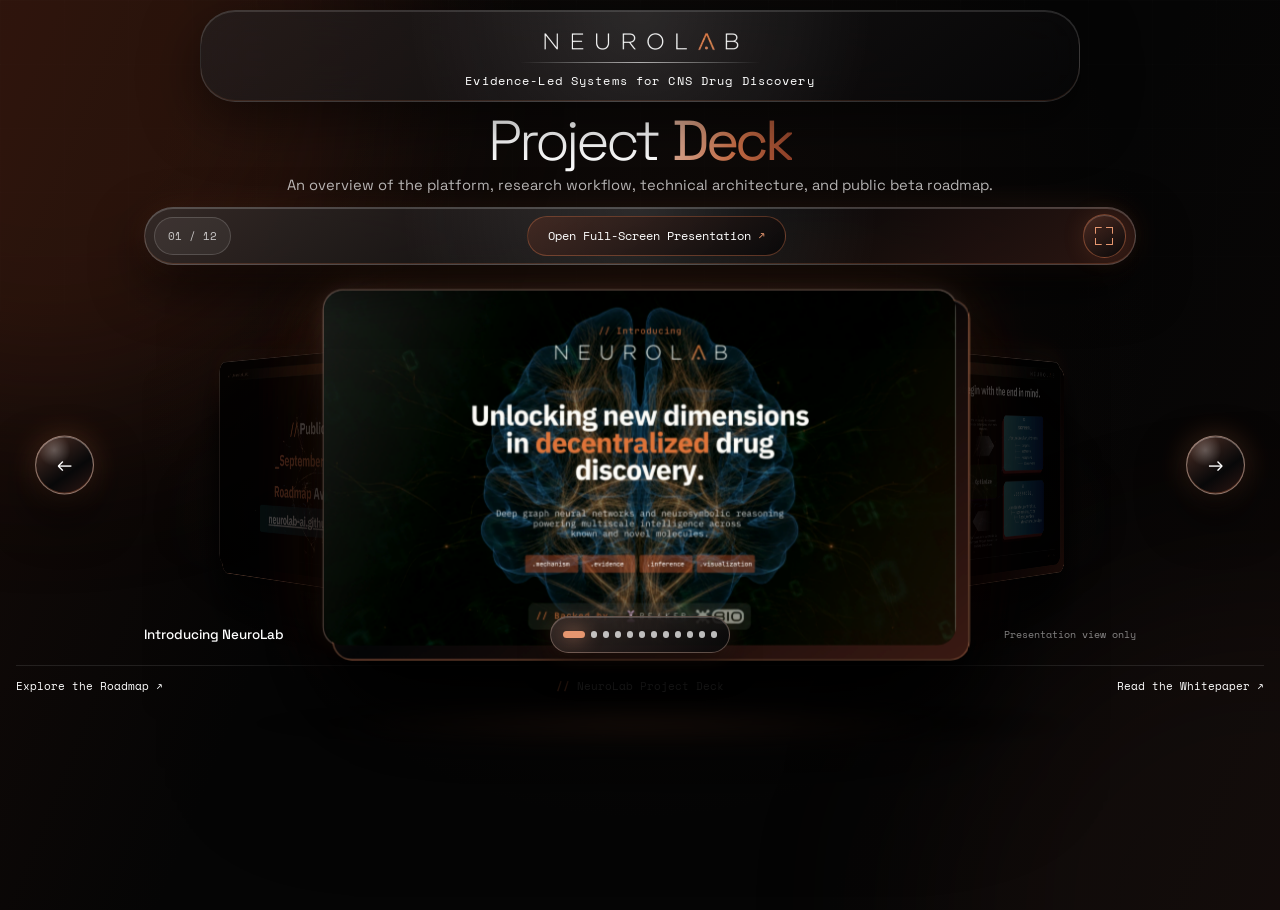
==== commit eece74f0: "Add tokenomics slide to the public project deck Insert the tokenomics slide as slide 11 and move Pub" ====
--- a/site/deck/index.html
+++ b/site/deck/index.html
@@ -45,7 +45,7 @@
         <h2 class="sr-only" id="carousel-title">Interactive project deck</h2>
 
         <div class="carousel-meta" aria-live="polite">
-          <span class="slide-counter" id="slide-counter">01 / 11</span>
+          <span class="slide-counter" id="slide-counter">01 / 12</span>
           <button class="open-presentation" id="open-presentation" type="button">
             Open Full-Screen Presentation <span aria-hidden="true">↗</span>
           </button>
@@ -79,7 +79,7 @@
     <dialog class="presentation-dialog" id="presentation-dialog" aria-labelledby="presentation-title">
       <div class="presentation-shell">
         <header class="presentation-header">
-          <span class="presentation-counter" id="presentation-counter">01 / 11</span>
+          <span class="presentation-counter" id="presentation-counter">01 / 12</span>
           <h2 id="presentation-title">Introducing NeuroLab</h2>
           <button class="presentation-close" id="presentation-close" type="button" aria-label="Close full-screen presentation">×</button>
         </header>
--- a/site/deck/deck.css
+++ b/site/deck/deck.css
@@ -131,13 +131,13 @@
 
 .deck-intro {
   max-width: 64rem;
-  margin: clamp(1.35rem, 3vh, 2.4rem) auto clamp(1rem, 2vh, 1.5rem);
+  margin: clamp(1.1rem, 2.4vh, 2rem) auto clamp(0.75rem, 1.5vh, 1.2rem);
   text-align: center;
 }
 
 h1 {
   margin: 0;
-  font-size: clamp(3rem, 5.1vw, 5.4rem);
+  font-size: clamp(3rem, 4.8vw, 5rem);
   font-weight: 300;
   letter-spacing: -0.065em;
   line-height: 0.98;
@@ -156,7 +156,7 @@
 
 .deck-lead {
   max-width: 55rem;
-  margin: 0.85rem auto 0;
+  margin: 0.65rem auto 0;
   color: var(--muted);
   font-size: clamp(0.95rem, 1.35vw, 1.12rem);
   line-height: 1.48;
@@ -165,7 +165,7 @@
 .deck-experience {
   position: relative;
   width: min(100%, 94rem);
-  margin: 0 auto 2.75rem;
+  margin: 0 auto 2rem;
 }
 
 .carousel-meta {
@@ -177,7 +177,7 @@
   gap: 1rem;
   width: min(calc(100% - 4rem), 62rem);
   min-height: 3.55rem;
-  margin: 0 auto -0.35rem;
+  margin: 0 auto 3.4rem;
   padding: 0.42rem 0.58rem;
   border: 1px solid rgba(255, 255, 255, 0.2);
   border-radius: 999px;
@@ -234,7 +234,7 @@
 
 .carousel-viewport {
   position: relative;
-  height: clamp(22rem, 31vw, 32rem);
+  height: clamp(21rem, 28vw, 29rem);
   overflow: visible;
   perspective: 1150px;
   perspective-origin: 50% 43%;
@@ -243,12 +243,12 @@
 
 .carousel-viewport::before {
   position: absolute;
-  inset: 7% 6% 4%;
+  inset: 0 4% 2%;
   z-index: -1;
   border-radius: 50%;
   background:
-    radial-gradient(ellipse at 50% 40%, rgba(201, 111, 71, 0.24), transparent 44%),
-    radial-gradient(ellipse at 50% 66%, rgba(85, 111, 134, 0.12), transparent 58%);
+    radial-gradient(ellipse at 50% 34%, rgba(201, 111, 71, 0.3), transparent 43%),
+    radial-gradient(ellipse at 50% 68%, rgba(85, 111, 134, 0.14), transparent 58%);
   content: "";
   filter: blur(40px);
 }
@@ -276,7 +276,7 @@
   position: absolute;
   top: 50%;
   left: 50%;
-  width: min(61%, 58rem);
+  width: min(52%, 52rem);
   aspect-ratio: 16 / 9;
   padding: 0;
   overflow: visible;
@@ -332,23 +332,29 @@
 .deck-card[data-position="active"] {
   z-index: 7;
   opacity: 1;
+  border-color: rgba(242, 203, 184, 0.58);
+  box-shadow:
+    0 4.4rem 9rem rgba(0, 0, 0, 0.97),
+    0 0 5.2rem rgba(201, 111, 71, 0.3),
+    0 0 1.25rem rgba(232, 194, 176, 0.14),
+    inset 0 1px rgba(255, 255, 255, 0.25);
   filter: brightness(1.08) contrast(1.04) saturate(1.07);
-  transform: translate(-50%, -50%) translate3d(0, 0, 170px) scale(1.012);
+  transform: translate(-50%, -50%) translate3d(0, 0, 160px) scale(0.95);
 }
 
 .deck-card[data-position="previous"] {
   z-index: 4;
-  opacity: 0.9;
+  opacity: 0.82;
   filter: brightness(0.67) contrast(1.08) saturate(0.82);
-  transform: translate(-50%, -50%) translate3d(-69%, 0.6rem, -115px) rotateY(-47deg) scale(0.88);
+  transform: translate(-50%, -50%) translate3d(-76%, 0.55rem, -130px) rotateY(-44deg) scale(0.86);
   transform-origin: 100% 50%;
 }
 
 .deck-card[data-position="next"] {
   z-index: 4;
-  opacity: 0.92;
+  opacity: 0.84;
   filter: brightness(0.7) contrast(1.08) saturate(0.84);
-  transform: translate(-50%, -50%) translate3d(69%, 0.6rem, -115px) rotateY(47deg) scale(0.88);
+  transform: translate(-50%, -50%) translate3d(76%, 0.55rem, -130px) rotateY(44deg) scale(0.86);
   transform-origin: 0 50%;
 }
 
@@ -571,31 +577,55 @@
 
 .presentation-stage {
   position: relative;
-  display: grid;
-  place-items: center;
   min-height: 0;
-  padding: clamp(1rem, 2vw, 2rem) clamp(4.5rem, 7vw, 8rem);
+  padding: 0;
   overflow: hidden;
   touch-action: pan-y;
 }
 
 .presentation-slide {
-  display: grid;
-  place-items: center;
-  width: 100%;
-  height: 100%;
-  margin: 0;
+  position: absolute;
+  inset: clamp(1rem, 2vw, 2rem) clamp(4.5rem, 7vw, 8rem);
+  display: flex;
+  align-items: center;
+  justify-content: center;
+  min-width: 0;
+  min-height: 0;
+  margin: 0;
+  overflow: auto;
+  overscroll-behavior: contain;
+  scrollbar-color: var(--accent) rgba(255, 255, 255, 0.08);
+  scrollbar-width: thin;
 }
 
 .presentation-slide img {
   display: block;
+  flex: 0 1 auto;
+  width: auto;
+  height: auto;
   max-width: 100%;
   max-height: 100%;
+  margin: auto;
   border: 1px solid rgba(255, 255, 255, 0.18);
   border-radius: 0.75rem;
   box-shadow: 0 2.8rem 7rem rgba(0, 0, 0, 0.9), 0 0 3.2rem rgba(201, 111, 71, 0.16);
   object-fit: contain;
   user-select: none;
+}
+
+.presentation-slide::-webkit-scrollbar {
+  width: 0.65rem;
+  height: 0.65rem;
+}
+
+.presentation-slide::-webkit-scrollbar-track {
+  background: rgba(255, 255, 255, 0.06);
+}
+
+.presentation-slide::-webkit-scrollbar-thumb {
+  border: 2px solid rgba(3, 3, 3, 0.9);
+  border-radius: 999px;
+  background: linear-gradient(var(--accent-bright), var(--accent));
 }
 
 .presentation-arrow-previous { left: clamp(0.75rem, 2vw, 2rem); }
@@ -651,15 +681,69 @@
 
 @media (min-width: 1600px) {
   .deck-experience { width: min(100%, 100rem); }
-  .deck-card { width: min(61%, 59rem); }
-  .deck-card[data-position="previous"] { transform: translate(-50%, -50%) translate3d(-72%, 0.7rem, -130px) rotateY(-50deg) scale(0.9); }
-  .deck-card[data-position="next"] { transform: translate(-50%, -50%) translate3d(72%, 0.7rem, -130px) rotateY(50deg) scale(0.9); }
+  .deck-card { width: min(52%, 52rem); }
+  .deck-card[data-position="previous"] { transform: translate(-50%, -50%) translate3d(-80%, 0.6rem, -140px) rotateY(-46deg) scale(0.87); }
+  .deck-card[data-position="next"] { transform: translate(-50%, -50%) translate3d(80%, 0.6rem, -140px) rotateY(46deg) scale(0.87); }
+}
+
+@media (min-width: 901px) and (max-height: 1050px) {
+  .site-header {
+    margin-top: 0.65rem;
+    padding-block: 0.72rem 0.68rem;
+  }
+
+  .deck-intro {
+    margin-top: 0.7rem;
+    margin-bottom: 0.6rem;
+  }
+
+  h1 { font-size: clamp(2.8rem, 4.4vw, 4.45rem); }
+
+  .deck-lead {
+    margin-top: 0.45rem;
+    font-size: clamp(0.9rem, 1.15vw, 1rem);
+  }
+
+  .deck-experience { margin-bottom: 0.75rem; }
+
+  .site-footer {
+    padding-top: 0.75rem;
+    padding-bottom: 1rem;
+  }
+
+  .carousel-meta {
+    min-height: 3.25rem;
+    margin-bottom: clamp(2.75rem, 3.3vw, 3.1rem);
+  }
+
+  .carousel-viewport { height: clamp(19.5rem, 23.5vw, 26rem); }
+
+  .deck-card { width: min(48%, 48rem); }
+
+  .deck-card[data-position="active"] {
+    transform: translate(-50%, -50%) translate3d(0, 0, 140px) scale(0.93);
+  }
+
+  .deck-card[data-position="previous"] {
+    opacity: 0.8;
+    transform: translate(-50%, -50%) translate3d(-86%, 0.4rem, -125px) rotateY(-42deg) scale(0.84);
+  }
+
+  .deck-card[data-position="next"] {
+    opacity: 0.82;
+    transform: translate(-50%, -50%) translate3d(86%, 0.4rem, -125px) rotateY(42deg) scale(0.84);
+  }
+
+  .carousel-toolbar { margin-top: -0.35rem; }
 }
 
 @media (max-width: 900px) {
   main { width: min(100% - 1rem, 62rem); }
   .deck-intro { margin-top: 1.8rem; }
-  .carousel-meta { width: calc(100% - 1rem); }
+  .carousel-meta {
+    width: calc(100% - 1rem);
+    margin-bottom: 1rem;
+  }
   .carousel-viewport { height: clamp(22rem, 63vw, 34rem); perspective: 900px; }
   .deck-card { width: 78%; }
   .deck-card[data-position="active"] { transform: translate(-50%, -50%) translate3d(0, 0, 110px) scale(1); }
@@ -674,7 +758,7 @@
   .deck-intro { margin-bottom: 1.2rem; }
   h1 { font-size: clamp(2.75rem, 13.5vw, 4.25rem); }
   .deck-lead { padding-inline: 0.75rem; font-size: 0.94rem; }
-  .carousel-meta { grid-template-columns: auto minmax(0, 1fr) auto; gap: 0.45rem; min-height: 3.35rem; padding: 0.42rem; border-radius: 1rem; }
+  .carousel-meta { grid-template-columns: auto minmax(0, 1fr) auto; gap: 0.45rem; min-height: 3.35rem; margin-bottom: 0.75rem; padding: 0.42rem; border-radius: 1rem; }
   .slide-counter { min-width: 2.5rem; padding-inline: 0.4rem; font-size: 0.53rem; }
   .open-presentation { min-height: 2.35rem; padding-inline: 0.65rem; font-size: 0.54rem; }
   .expand-control { width: 2.35rem; height: 2.35rem; }
@@ -695,7 +779,8 @@
   .site-footer > span { display: none; }
   .presentation-header { grid-template-columns: 3rem minmax(0, 1fr) 3rem; min-height: 4.2rem; padding-inline: 0.75rem; }
   .presentation-counter { font-size: 0.58rem; }
-  .presentation-stage { padding: 1rem 0.5rem; }
+  .presentation-stage { padding: 0; }
+  .presentation-slide { inset: 1rem 0.5rem 4.75rem; }
   .presentation-arrow { top: auto; bottom: 1rem; width: 3rem; height: 3rem; }
   .presentation-arrow-previous { left: 1rem; }
   .presentation-arrow-next { right: 1rem; }
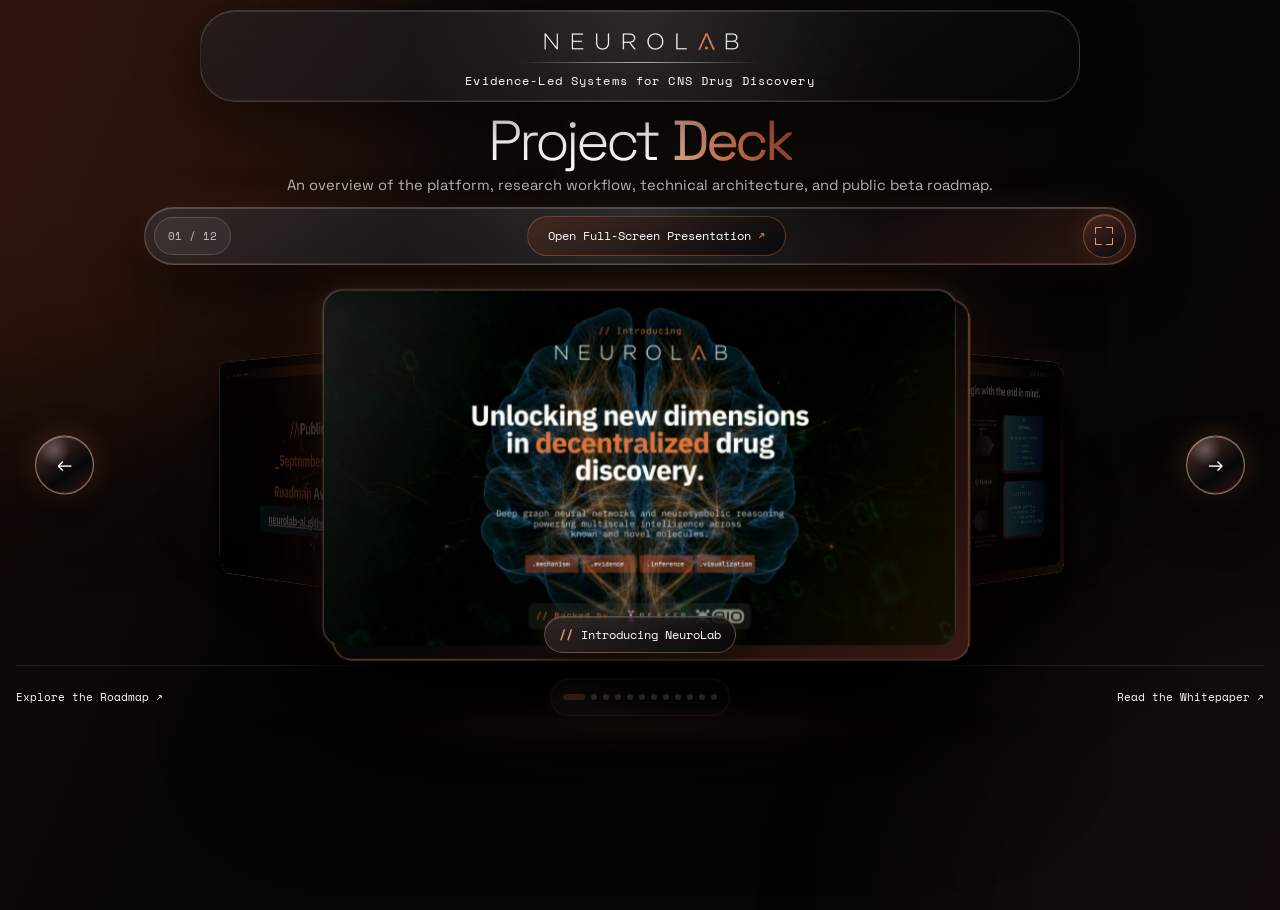
==== commit 380ac7b4: "Refine deck caption and navigation" ====
--- a/site/deck/index.html
+++ b/site/deck/index.html
@@ -63,8 +63,6 @@
 
         <div class="carousel-toolbar">
           <p class="carousel-caption" id="slide-title">Introducing NeuroLab</p>
-          <div class="carousel-dots" id="carousel-dots" aria-label="Choose a slide"></div>
-          <p>Presentation view only</p>
         </div>
         <p class="sr-only" id="carousel-status" aria-live="polite"></p>
       </section>
@@ -72,7 +70,7 @@
 
     <footer class="site-footer">
       <a href="../">Explore the Roadmap <span aria-hidden="true">↗</span></a>
-      <span><span aria-hidden="true">//</span> NeuroLab Project Deck</span>
+      <div class="carousel-dots" id="carousel-dots" aria-label="Choose a slide"></div>
       <a href="../../whitepaper/">Read the Whitepaper <span aria-hidden="true">↗</span></a>
     </footer>
 
--- a/site/deck/deck.css
+++ b/site/deck/deck.css
@@ -422,10 +422,9 @@
 .carousel-toolbar {
   position: relative;
   z-index: 12;
-  display: grid;
-  grid-template-columns: 1fr auto 1fr;
+  display: flex;
   align-items: center;
-  gap: 1rem;
+  justify-content: center;
   width: min(calc(100% - 4rem), 62rem);
   margin: -0.8rem auto 0;
 }
@@ -476,22 +475,30 @@
 }
 
 .carousel-caption {
-  justify-self: start;
+  display: inline-flex;
+  align-items: center;
+  justify-content: center;
+  min-height: 2.35rem;
   margin: 0;
+  padding: 0.48rem 0.9rem;
   overflow: hidden;
+  border: 1px solid rgba(232, 194, 176, 0.3);
+  border-radius: 999px;
+  background: linear-gradient(145deg, rgba(55, 43, 40, 0.82), rgba(8, 8, 9, 0.9));
+  box-shadow: inset 0 1px rgba(255, 255, 255, 0.14), 0 12px 28px rgba(0, 0, 0, 0.52), 0 0 20px rgba(201, 111, 71, 0.16);
   color: var(--text);
-  font-size: clamp(0.78rem, 1.05vw, 0.94rem);
+  font-family: var(--mono);
+  font-size: clamp(0.72rem, 0.95vw, 0.86rem);
   font-weight: 500;
   text-overflow: ellipsis;
   white-space: nowrap;
 }
 
-.carousel-toolbar > p:last-child {
-  justify-self: end;
-  margin: 0;
-  color: var(--subtle);
-  font-family: var(--mono);
-  font-size: 0.62rem;
+.carousel-caption::before {
+  margin-right: 0.5rem;
+  color: var(--accent-bright);
+  font-weight: 700;
+  content: "//";
 }
 
 .site-footer {
@@ -510,7 +517,7 @@
 
 .site-footer a { color: var(--text); text-decoration: none; }
 .site-footer a:last-child { justify-self: end; }
-.site-footer span span { color: var(--accent); font-weight: 700; }
+.site-footer .carousel-dots { justify-self: center; }
 
 .presentation-dialog {
   width: 100vw;
@@ -770,13 +777,14 @@
   .carousel-arrow { width: 2.6rem; height: 2.6rem; font-size: 0.95rem; }
   .carousel-arrow-previous { left: -0.15rem; }
   .carousel-arrow-next { right: -0.15rem; }
-  .carousel-toolbar { grid-template-columns: minmax(0, 1fr) auto; width: calc(100% - 1rem); margin-top: -0.6rem; }
-  .carousel-toolbar > p:last-child { display: none; }
+  .carousel-toolbar { width: calc(100% - 1rem); margin-top: -0.6rem; }
   .carousel-dots { padding-inline: 0.6rem; }
   .carousel-dot { width: 0.32rem; height: 0.32rem; }
   .carousel-dot[aria-current="true"] { width: 1rem; }
   .site-footer { grid-template-columns: 1fr 1fr; font-size: 0.58rem; }
-  .site-footer > span { display: none; }
+  .site-footer > a:first-child { grid-column: 1; grid-row: 1; }
+  .site-footer > a:last-child { grid-column: 2; grid-row: 1; }
+  .site-footer .carousel-dots { grid-column: 1 / -1; grid-row: 2; }
   .presentation-header { grid-template-columns: 3rem minmax(0, 1fr) 3rem; min-height: 4.2rem; padding-inline: 0.75rem; }
   .presentation-counter { font-size: 0.58rem; }
   .presentation-stage { padding: 0; }
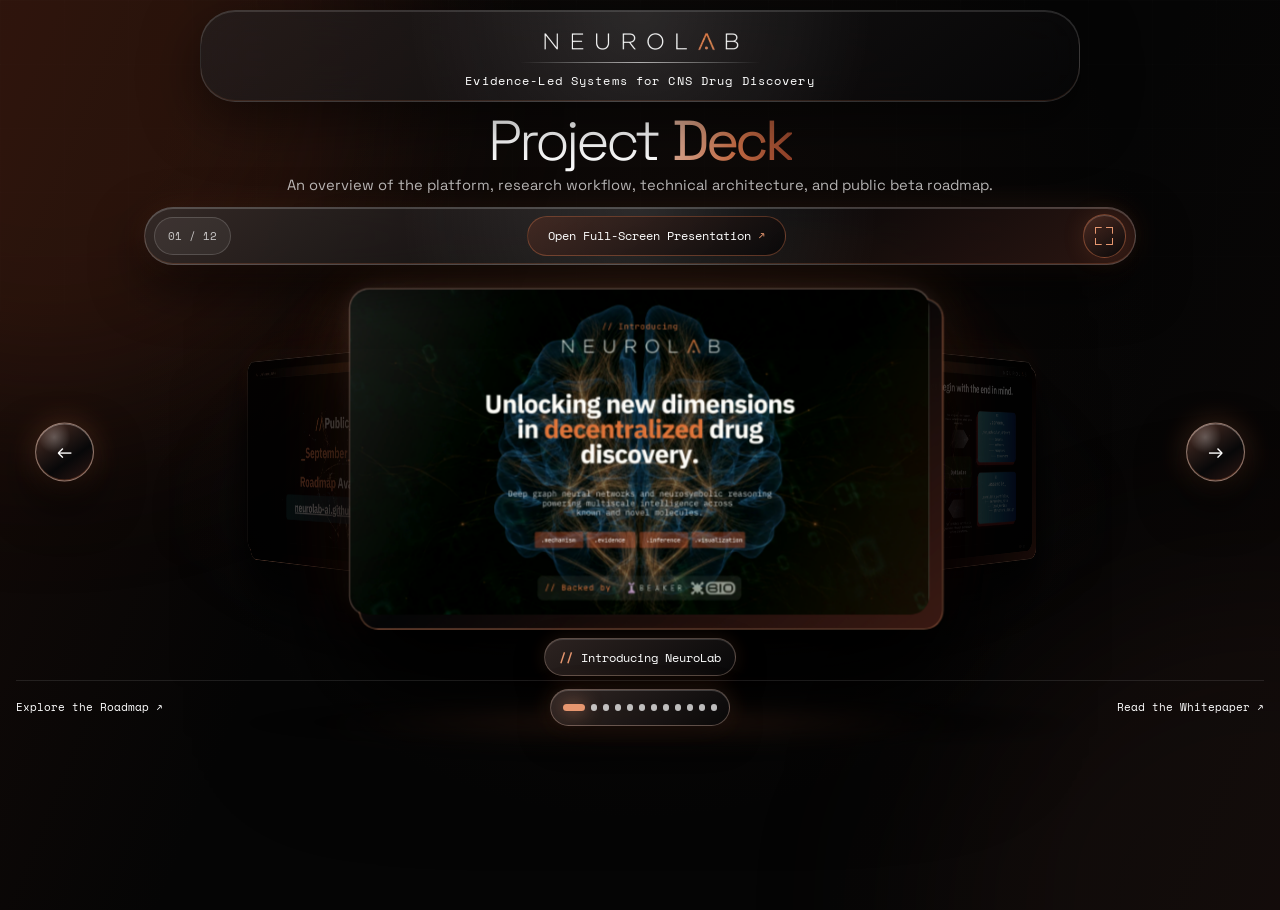
==== commit 8de56937: "Add embedded display mode for the command center shell When loaded with ?embed=1 (as the master shel" ====
--- a/site/deck/index.html
+++ b/site/deck/index.html
@@ -18,6 +18,7 @@
     <link href="https://fonts.googleapis.com/css2?family=Space+Grotesk:wght@300;400;500;600&amp;family=Space+Mono:wght@400;700&amp;display=swap" rel="stylesheet">
     <link rel="preload" as="image" href="./slides/slide-01.webp" type="image/webp">
     <link rel="stylesheet" href="./deck.css">
+    <script>if (new URLSearchParams(location.search).has("embed")) document.documentElement.classList.add("is-embedded");</script>
     <title>NeuroLab Project Deck</title>
   </head>
   <body>
--- a/site/deck/deck.css
+++ b/site/deck/deck.css
@@ -164,20 +164,28 @@
 
 .deck-experience {
   position: relative;
+  display: grid;
+  grid-template-areas:
+    "meta"
+    "viewport"
+    "caption";
+  grid-template-rows: auto auto auto;
+  row-gap: 0.65rem;
   width: min(100%, 94rem);
-  margin: 0 auto 2rem;
+  margin: 0 auto 0.35rem;
 }
 
 .carousel-meta {
   position: relative;
   z-index: 12;
+  grid-area: meta;
   display: grid;
   grid-template-columns: auto minmax(0, 1fr) auto;
   align-items: center;
   gap: 1rem;
   width: min(calc(100% - 4rem), 62rem);
   min-height: 3.55rem;
-  margin: 0 auto 3.4rem;
+  margin: 0 auto;
   padding: 0.42rem 0.58rem;
   border: 1px solid rgba(255, 255, 255, 0.2);
   border-radius: 999px;
@@ -234,10 +242,11 @@
 
 .carousel-viewport {
   position: relative;
-  height: clamp(21rem, 28vw, 29rem);
+  grid-area: viewport;
+  height: clamp(22rem, 29.25vw, 29rem);
   overflow: visible;
   perspective: 1150px;
-  perspective-origin: 50% 43%;
+  perspective-origin: 50% 50%;
   isolation: isolate;
 }
 
@@ -422,11 +431,13 @@
 .carousel-toolbar {
   position: relative;
   z-index: 12;
+  grid-area: caption;
   display: flex;
   align-items: center;
   justify-content: center;
   width: min(calc(100% - 4rem), 62rem);
-  margin: -0.8rem auto 0;
+  min-height: 2.35rem;
+  margin: 0 auto;
 }
 
 .open-presentation {
@@ -502,13 +513,15 @@
 }
 
 .site-footer {
+  position: relative;
+  z-index: 20;
   display: grid;
   grid-template-columns: 1fr auto 1fr;
   align-items: center;
   gap: 1rem;
   width: min(calc(100% - 2rem), 92rem);
   margin: 0 auto;
-  padding: 1.2rem 0 2rem;
+  padding: 0.6rem 0 0.8rem;
   border-top: 1px solid rgba(255, 255, 255, 0.1);
   color: var(--subtle);
   font-family: var(--mono);
@@ -711,21 +724,22 @@
     font-size: clamp(0.9rem, 1.15vw, 1rem);
   }
 
-  .deck-experience { margin-bottom: 0.75rem; }
+  .deck-experience { margin-bottom: 0.25rem; }
 
   .site-footer {
-    padding-top: 0.75rem;
-    padding-bottom: 1rem;
+    padding-top: 0.5rem;
+    padding-bottom: 0.65rem;
   }
 
   .carousel-meta {
     min-height: 3.25rem;
-    margin-bottom: clamp(2.75rem, 3.3vw, 3.1rem);
-  }
-
-  .carousel-viewport { height: clamp(19.5rem, 23.5vw, 26rem); }
-
-  .deck-card { width: min(48%, 48rem); }
+  }
+
+  .carousel-viewport {
+    height: clamp(22rem, 25vw, 27rem);
+  }
+
+  .deck-card { width: min(44%, 44rem); }
 
   .deck-card[data-position="active"] {
     transform: translate(-50%, -50%) translate3d(0, 0, 140px) scale(0.93);
@@ -741,7 +755,55 @@
     transform: translate(-50%, -50%) translate3d(86%, 0.4rem, -125px) rotateY(42deg) scale(0.84);
   }
 
-  .carousel-toolbar { margin-top: -0.35rem; }
+  .carousel-toolbar { margin-top: 0; }
+}
+
+@media (min-width: 901px) and (max-height: 800px) {
+  .site-header {
+    margin-top: 0.4rem;
+    padding-top: 0.6rem;
+    padding-bottom: 0.58rem;
+  }
+
+  .deck-intro {
+    margin-top: 0.45rem;
+    margin-bottom: 0.45rem;
+  }
+
+  h1 { font-size: clamp(2.75rem, 4.2vw, 4rem); }
+  .deck-lead { margin-top: 0.35rem; }
+
+  .deck-experience {
+    row-gap: 0.45rem;
+    margin-bottom: 0.15rem;
+  }
+
+  .carousel-meta { min-height: 3rem; }
+
+  .carousel-viewport {
+    height: clamp(18rem, calc(100svh - 23rem), 23rem);
+  }
+
+  .deck-card { width: min(44%, 35rem); }
+
+  .deck-card[data-position="active"] {
+    transform: translate(-50%, -50%) translate3d(0, 0, 120px) scale(0.93);
+  }
+
+  .deck-card[data-position="previous"] {
+    transform: translate(-50%, -50%) translate3d(-88%, 0.25rem, -125px) rotateY(-42deg) scale(0.84);
+  }
+
+  .deck-card[data-position="next"] {
+    transform: translate(-50%, -50%) translate3d(88%, 0.25rem, -125px) rotateY(42deg) scale(0.84);
+  }
+
+  .carousel-toolbar { min-height: 2.1rem; }
+
+  .site-footer {
+    padding-top: 0.35rem;
+    padding-bottom: 0.45rem;
+  }
 }
 
 @media (max-width: 900px) {
@@ -752,7 +814,7 @@
     margin-bottom: 1rem;
   }
   .carousel-viewport { height: clamp(22rem, 63vw, 34rem); perspective: 900px; }
-  .deck-card { width: 78%; }
+  .deck-card { top: 50%; width: 78%; }
   .deck-card[data-position="active"] { transform: translate(-50%, -50%) translate3d(0, 0, 110px) scale(1); }
   .deck-card[data-position="previous"] { transform: translate(-50%, -50%) translate3d(-58%, 0.4rem, -120px) rotateY(-43deg) scale(0.84); }
   .deck-card[data-position="next"] { transform: translate(-50%, -50%) translate3d(58%, 0.4rem, -120px) rotateY(43deg) scale(0.84); }
@@ -777,7 +839,7 @@
   .carousel-arrow { width: 2.6rem; height: 2.6rem; font-size: 0.95rem; }
   .carousel-arrow-previous { left: -0.15rem; }
   .carousel-arrow-next { right: -0.15rem; }
-  .carousel-toolbar { width: calc(100% - 1rem); margin-top: -0.6rem; }
+  .carousel-toolbar { width: calc(100% - 1rem); margin-top: 0.55rem; }
   .carousel-dots { padding-inline: 0.6rem; }
   .carousel-dot { width: 0.32rem; height: 0.32rem; }
   .carousel-dot[aria-current="true"] { width: 1rem; }
@@ -804,3 +866,8 @@
     transition-duration: 0.01ms !important;
   }
 }
+
+/* Embedded display mode: the command center shell at neurolab-ai.github.io
+   provides the masthead, so suppress this page's own header and footer. */
+.is-embedded .site-header,
+.is-embedded .site-footer { display: none; }
